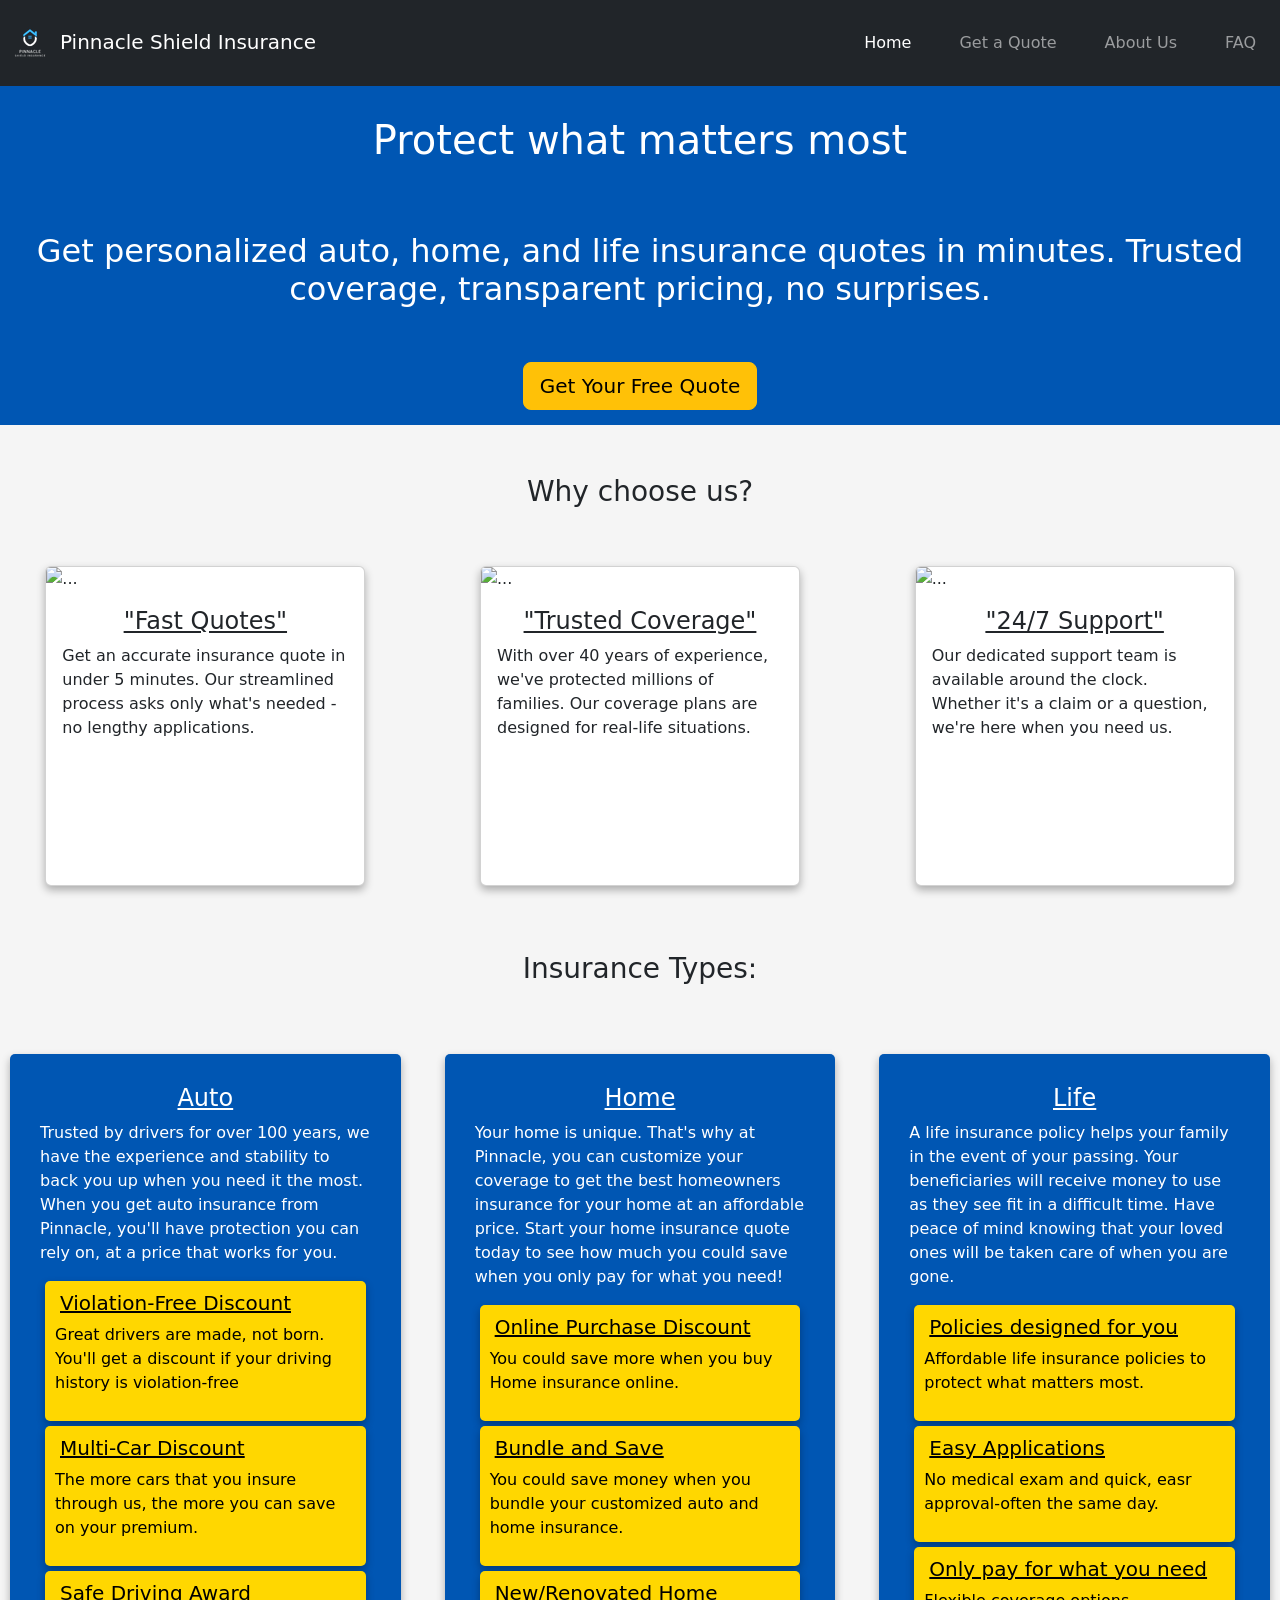
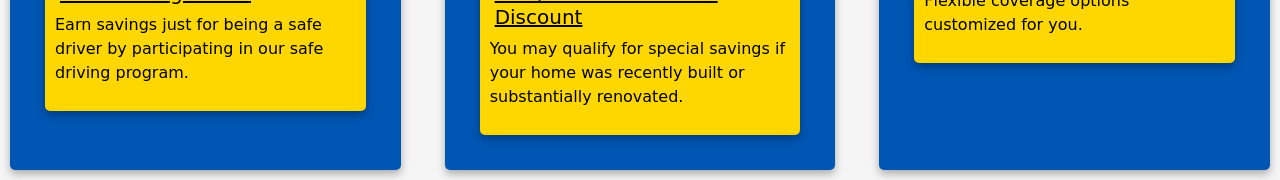
==== index.html @ eb7e997c "Add img to nav bar" ====
<!DOCTYPE html>
<html lang="en">
<head>
    <meta charset="UTF-8">
    <meta name="viewport" content="width=device-width, initial-scale=1.0">
    <title>Pinnacle | Homepage</title>

    <link href="https://cdn.jsdelivr.net/npm/bootstrap@5.3.2/dist/css/bootstrap.min.css"
        rel="stylesheet" integrity="sha384-T3c6CoIi6uLrA9TneNEoa7RxnatzjcDSCmG1MXxSR1GAsXEV/Dwwykc2MPK8M2HN"
        crossorigin="anonymous">

    <link href="css/styles.css" rel="stylesheet">

</head>
<body class="index">
    <header>
        <!--GLOBAL NAV BAR-->
        <nav class="navbar navbar-expand-lg navbar-dark bg-dark">
            <!--<div class="container-fluid">-->
                <a class="navbar-brand"><img src="img/pinnacle-nsurance-logo-(60 x 60 px).png" alt="Pinnacle Logo">Pinnacle Shield Insurance</a>
                <!--Creates hamburger button at md breakpoint-->
                <button class="navbar-toggler" type="button" data-bs-toggle="collapse" data-bs-target="#navbarSupportedContent" aria-controls="navbarSupportedContent" 
                    aria-expanded="false" aria-label="Toggle navigation"><span class="navbar-toggler-icon"></span></button>
                <div class="collapse navbar-collapse" id="navbarSupportedContent">
                    <ul class="navbar-nav mb-2 mb-lg-0 d-flex">
                        <li class="nav-item px-3"><a class="nav-link active" aria-current="page" href="#">Home</a></li>
                        <li class="nav-item px-3"><a class="nav-link" href="#">Get a Quote</a></li>
                        <li class="nav-item px-3"><a class="nav-link" href="#">About Us</a></li>
                        <li class="nav-item px-3"><a class="nav-link" href="#">FAQ</a></li>
                    </ul>
                </div>
            <!--</div>-->
        </nav>
    </header>

    <main>
        <section class="hero">
            <!--HERO SECTION-->
            <h1>Protect what matters most</h1>
            <h2>Get personalized auto, home, and life insurance quotes in minutes. Trusted coverage, transparent pricing, no surprises.</h2>
            <!--Adds a button that brings customers to quote.html-->
            <a href="#" role="button" class="btn btn-warning btn-lg">Get Your Free Quote</a>

        </section>

        <section class="choose">
            <!--WHY CHOOSE US SECTION
            Starts as 3 Bootstrap cards highlighting benefits, will stack at md breakpoint-->
            <h3>Why choose us?</h3>
            <div class="row d-flex">
                <div class="col-md-4">
                    <div class="card mx-auto mb-3">
                        <img src="..." class="card-img-top" alt="...">
                        <div class="card-body">
                            <h4 class="card-title">"Fast Quotes"</h4>
                            <p class="card-text">Get an accurate insurance quote in under 5 minutes. Our streamlined process asks only what's needed
                                - no lengthy applications.</p>
                        </div>
                    </div>
                </div>
                <div class="col-md-4">
                    <div class="card mx-auto mb-3">
                        <img src="..." class="card-img-top" alt="...">
                        <div class="card-body">
                            <h4 class="card-title">"Trusted Coverage"</h4>
                            <p class="card-text">With over 40 years of experience, we've protected millions of families. Our coverage plans are designed for
                                real-life situations.</p>
                        </div>
                    </div>
                </div>
                <div class="col-md-4">
                    <div class="card mx-auto mb-3">
                        <img src="..." class="card-img-top" alt="...">
                        <div class="card-body">
                            <h4 class="card-title">"24/7 Support"</h4>
                            <p class="card-text">Our dedicated support team is available around the clock. Whether it's a claim or a question, we're here when you need us.</p>
                        </div>
                    </div>
                </div>
            </div>
        </section>

        <section>
            <!--INSURANCE TYPES SECTION
            Starts as 3 Bootstrap columns showcasing insurance types, will stack at md breakpoint-->
            <h3>Insurance Types: </h3>
            <div class="row d-flex">
                <div class="col-md-4 d-flex">
                    <div class="content-wrapper">
                        <h4>Auto</h4>
                        <p>Trusted by drivers for over 100 years, we have the experience and stability to back you up when you need it the most. 
                            When you get auto insurance from Pinnacle, you'll have protection you can rely on, at a price that works for you.</p>
                            <div class="mini-wrap">
                                <h5>Violation-Free Discount</h5>
                                <p>Great drivers are made, not born. You'll get a discount if your driving history is violation-free</p>
                            </div>
                            <div class="mini-wrap">
                                <h5>Multi-Car Discount</h5>
                                <p>The more cars that you insure through us, the more you can save on your premium.</p>
                            </div>
                            <div class="mini-wrap">
                                <h5>Safe Driving Award</h5>
                                <p>Earn savings just for being a safe driver by participating in our safe driving program.</p>
                            </div>
                    </div>
                </div>
                <div class="col-md-4 d-flex">
                    <div class="content-wrapper">
                        <h4>Home</h4>
                        <p>Your home is unique. That's why at Pinnacle, you can customize your coverage to get the best homeowners insurance for your home at an affordable price.
                            Start your home insurance quote today to see how much you could save when you only pay for what you need!</p>
                            <div class="mini-wrap">
                               <h5>Online Purchase Discount</h5>
                                <p>You could save more when you buy Home insurance online.</p>
                            </div>
                            <div class="mini-wrap">
                                <h5>Bundle and Save</h5>
                                <p>You could save money when you bundle your customized auto and home insurance.</p>
                            </div>
                            <div class="mini-wrap">
                                <h5>New/Renovated Home Discount</h5>
                                <p>You may qualify for special savings if your home was recently built or substantially renovated.</p>
                            </div>
                    </div>
                </div>
                <div class="col-md-4 d-flex">
                    <div class="content-wrapper">
                        <h4>Life</h4>
                        <p>A life insurance policy helps your family in the event of your passing. Your beneficiaries will receive money to use as they see fit in a difficult time.
                            Have peace of mind knowing that your loved ones will be taken care of when you are gone.</p>
                            <div class="mini-wrap">
                                <h5>Policies designed for you</h5>
                                <p>Affordable life insurance policies to protect what matters most.</p>
                            </div>
                            <div class="mini-wrap">
                                <h5>Easy Applications</h5>
                                <p>No medical exam and quick, easr approval-often the same day.</p>
                            </div>
                            <div class="mini-wrap">
                                <h5>Only pay for what you need</h5>
                                <p>Flexible coverage options customized for you.</p>
                            </div>
                    </div>
                </div>
            </div>
        </section>
    </main>

    <footer>
        <!--GLOBAL FOOTER-->
    </footer>
    
    <script src="https://cdn.jsdelivr.net/npm/bootstrap@5.3.2/dist/js/bootstrap.bundle.min.js"
        integrity="sha384-C6RzsynM9kWDrMNeT87bh95OGNyZPhcTNXj1NW7RuBCsyN/o0jlpcV8Qyq46cDfL"
        crossorigin="anonymous"></script>

</body>
</html>
---- css/styles.css ----
/* COLOR PALETTE

*/

/*--------MEDIA-QUERIES--------*/



/*--------GLOBAL-STYLES--------*/

/*BORDER BOX FIX*/
*, *::before, *::after {
box-sizing: border-box;
margin: 0;
padding: 0;
}

body, html {
    padding: 0;
    margin: 0;
}

nav button {
    margin-right: 15px;
}
nav .collapse {
    justify-content: right;
}


/*--------INDEX--------*/
.index {
    display: flex;
    flex-direction: column;
    background: whitesmoke;
}

.index .hero {
    background: #0056b3;
    color: white;
    text-align: center;
}

.index .hero h1, .index .hero h2 {
    padding: 30px;
}

.index .hero a {
    margin: 15px;
}

.index h3 {
    text-align: center;
    padding: 50px;
}

.choose .card {
    display: flex;
    height: 20rem;
    width: 20rem;
    box-shadow: 0 4px 8px 0 rgba(0,0,0,0.3);
}

.choose .card:hover {
    box-shadow: 0 8px 12px 0 rgba(0,0,0,0.6);
    transition: all 0.7s linear;
}

.index .content-wrapper {
    padding: 30px;
    margin: 10px;
    border-radius: 5px;
    align-items: space-between;
    color: white;
    background: #0056b3;
    box-shadow: 0 4px 8px 0 rgba(0,0,0,0.3);
}

.index .mini-wrap {
    padding: 10px;
    margin: 5px;
    border-radius: 5px;
    color: black;
    background: gold;
    box-shadow: 0 4px 8px 0 rgba(0,0,0,0.3);
}

.index h4 {
    text-align: center;
    text-decoration: underline;
}

.index h5 {
    padding: 0px 5px;
    text-decoration: underline;
}

/*--------QUOTE--------*/

/*--------ABOUT--------*/

/*--------FAQ--------*/
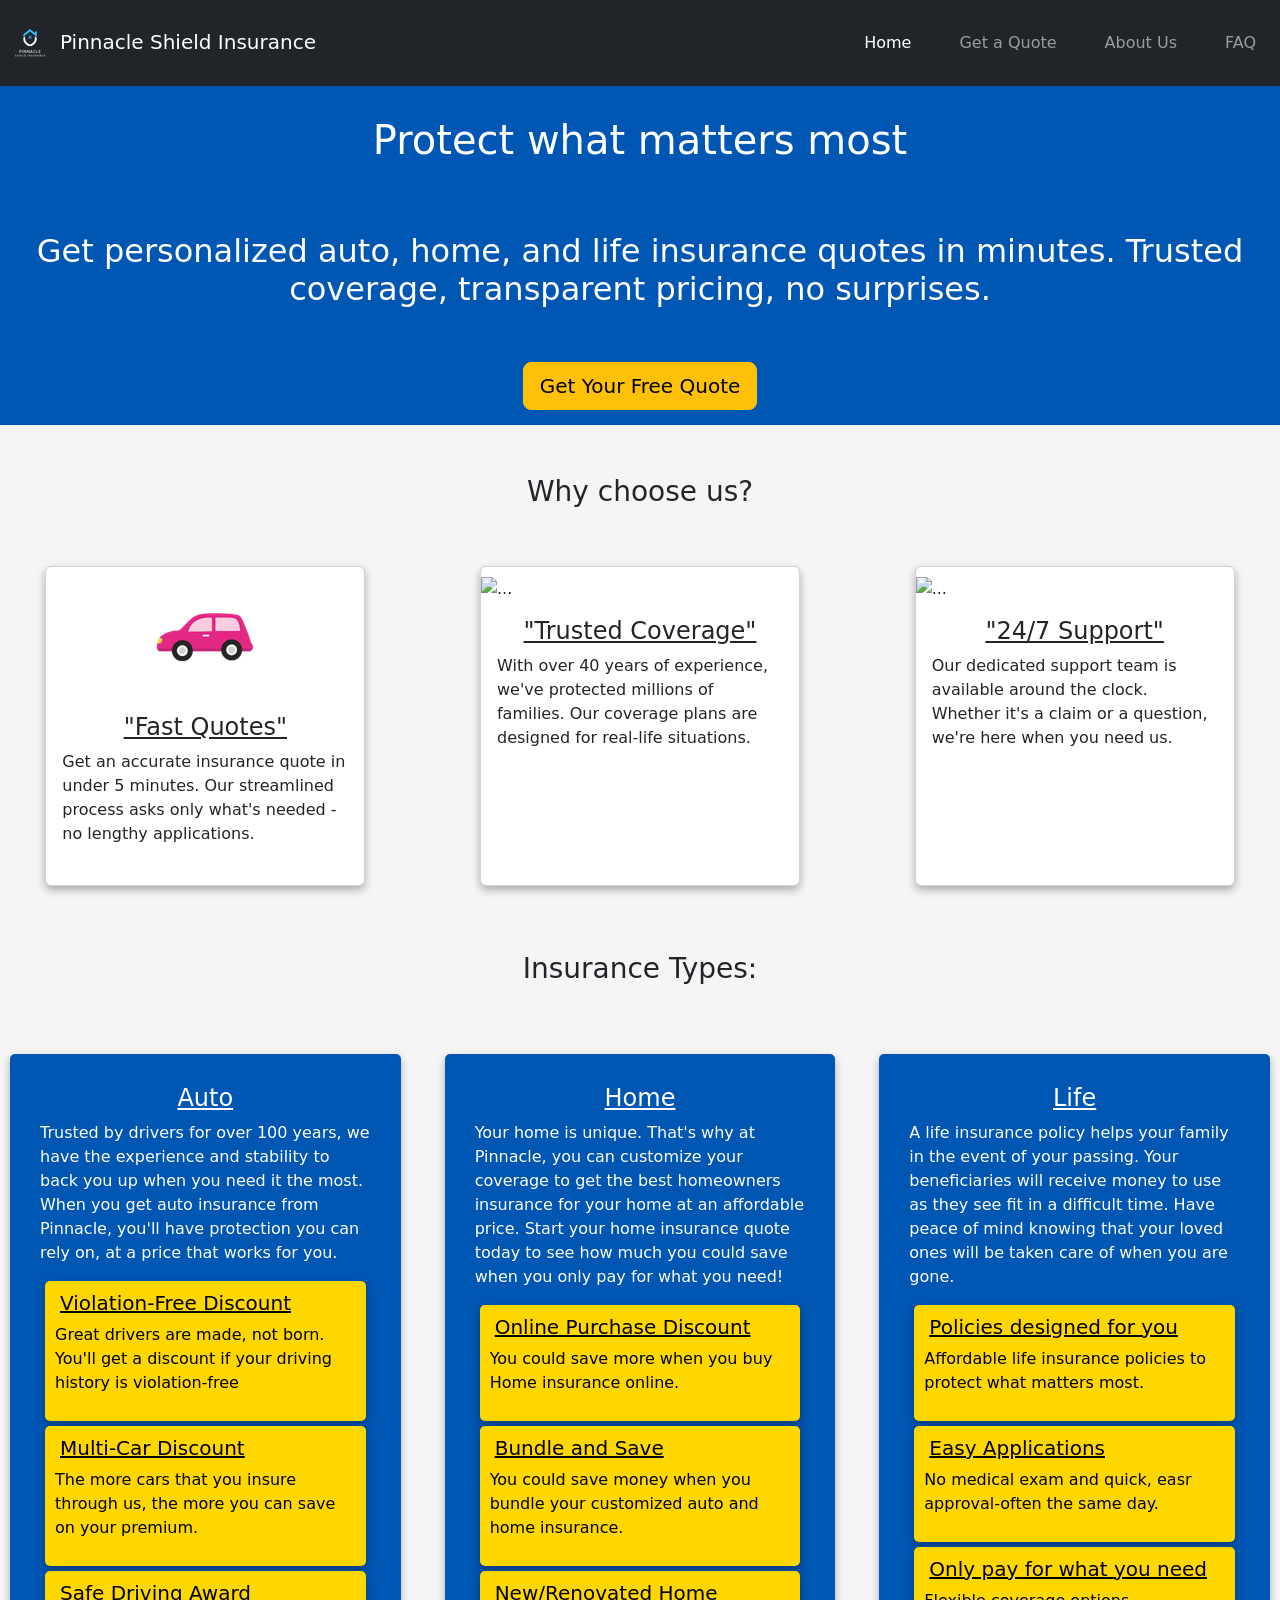
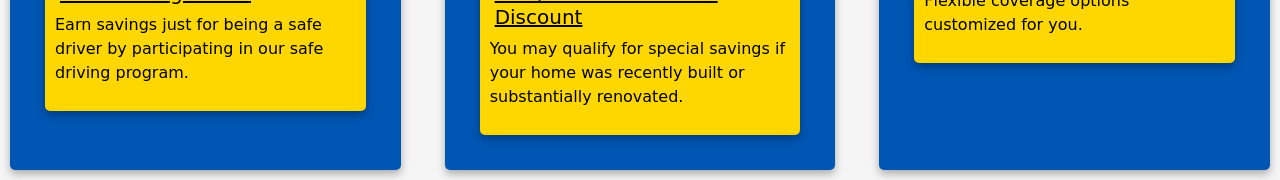
==== commit ef528b36: "Style card img" ====
--- a/index.html
+++ b/index.html
@@ -50,7 +50,7 @@
             <div class="row d-flex">
                 <div class="col-md-4">
                     <div class="card mx-auto mb-3">
-                        <img src="..." class="card-img-top" alt="...">
+                        <img src="img/car-logo.png" alt="red car">
                         <div class="card-body">
                             <h4 class="card-title">"Fast Quotes"</h4>
                             <p class="card-text">Get an accurate insurance quote in under 5 minutes. Our streamlined process asks only what's needed
--- a/css/styles.css
+++ b/css/styles.css
@@ -54,6 +54,16 @@
     padding: 50px;
 }
 
+.card {
+    display: flex;
+}
+.card img {
+    display: block;
+    padding-top: 10px;
+    margin-left: auto;
+    margin-right: auto;
+}
+
 .choose .card {
     display: flex;
     height: 20rem;
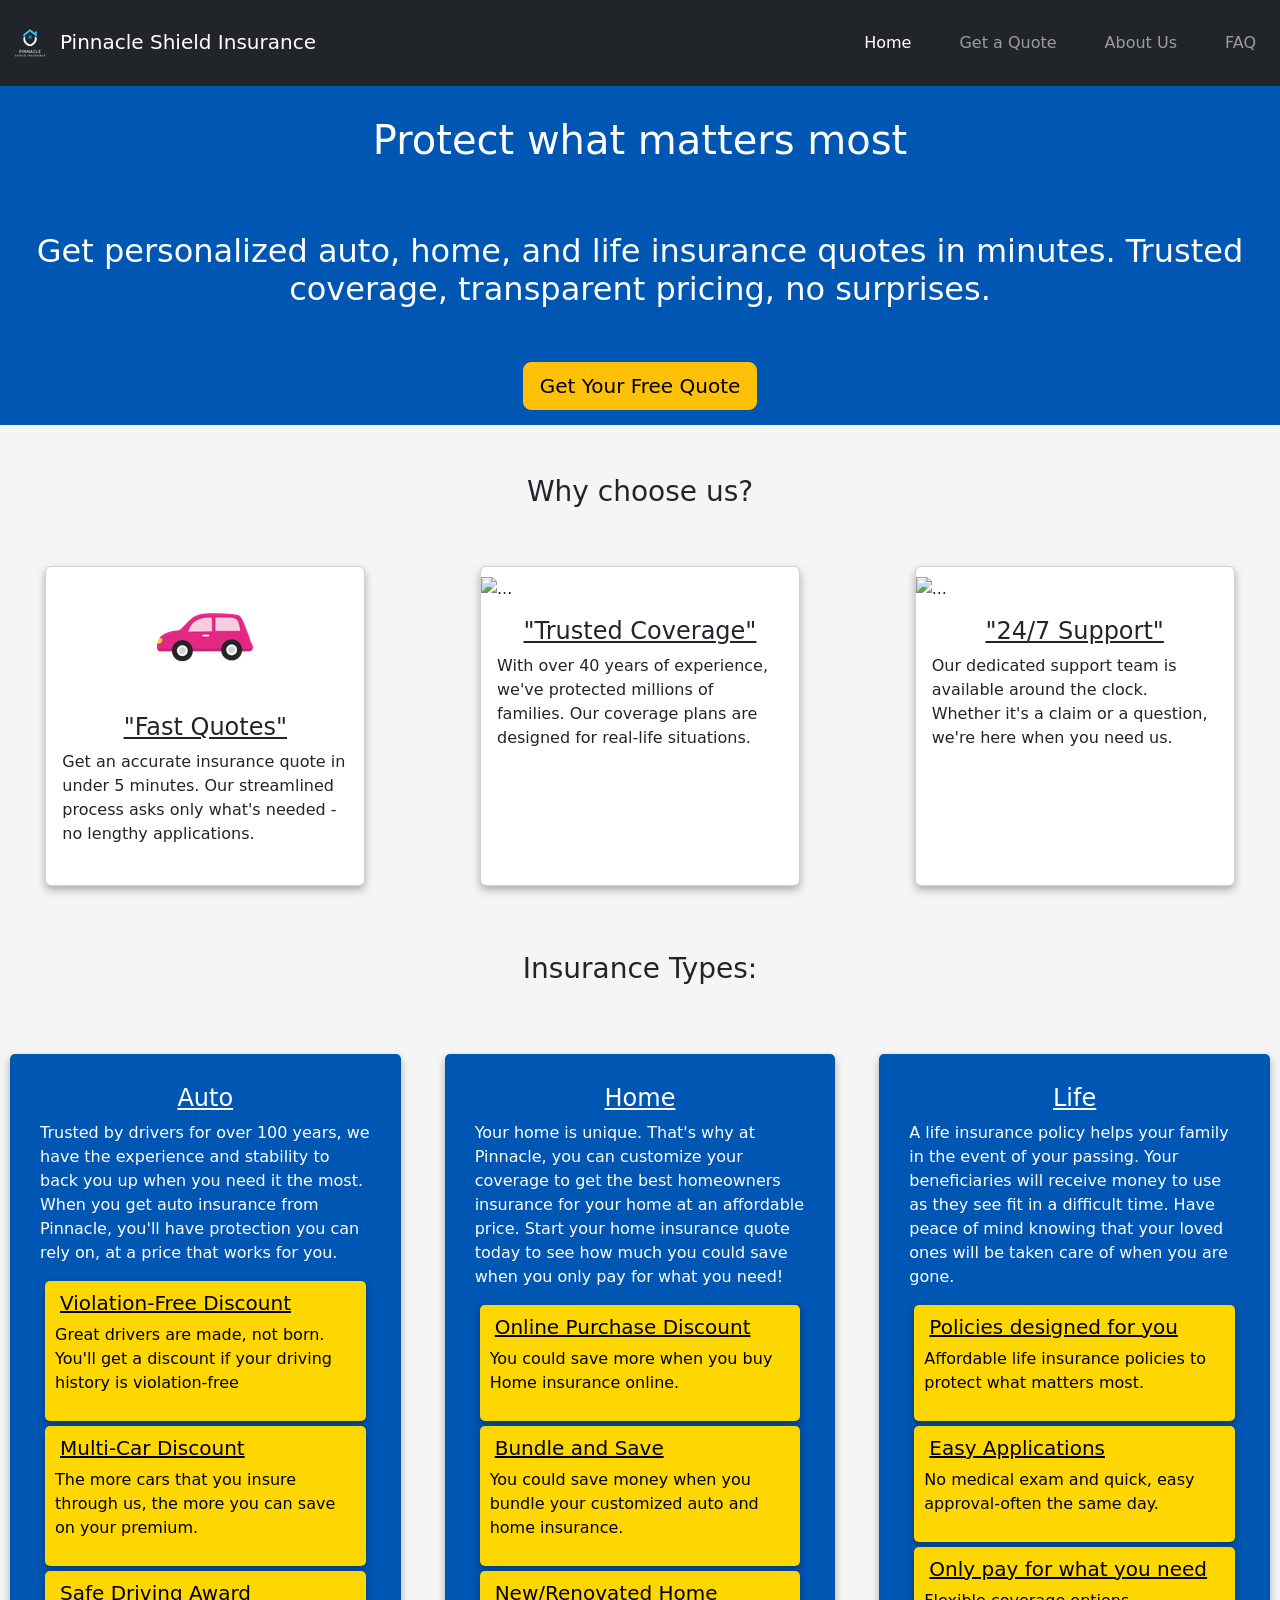
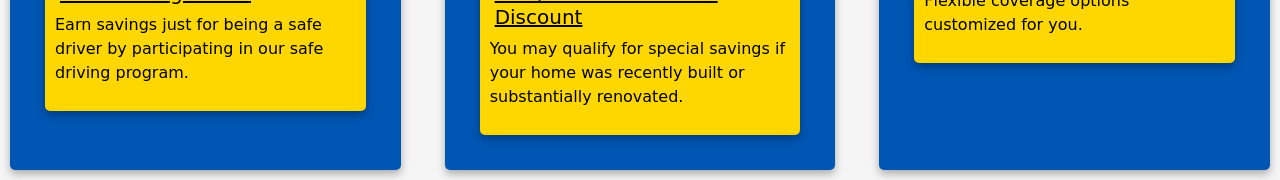
==== commit 336a9263: "Edit typo" ====
--- a/index.html
+++ b/index.html
@@ -134,7 +134,7 @@
                             </div>
                             <div class="mini-wrap">
                                 <h5>Easy Applications</h5>
-                                <p>No medical exam and quick, easr approval-often the same day.</p>
+                                <p>No medical exam and quick, easy approval-often the same day.</p>
                             </div>
                             <div class="mini-wrap">
                                 <h5>Only pay for what you need</h5>
@@ -148,6 +148,7 @@
 
     <footer>
         <!--GLOBAL FOOTER-->
+        
     </footer>
     
     <script src="https://cdn.jsdelivr.net/npm/bootstrap@5.3.2/dist/js/bootstrap.bundle.min.js"
--- a/css/styles.css
+++ b/css/styles.css
@@ -18,6 +18,7 @@
 body, html {
     padding: 0;
     margin: 0;
+    width: 100%;
 }
 
 nav button {
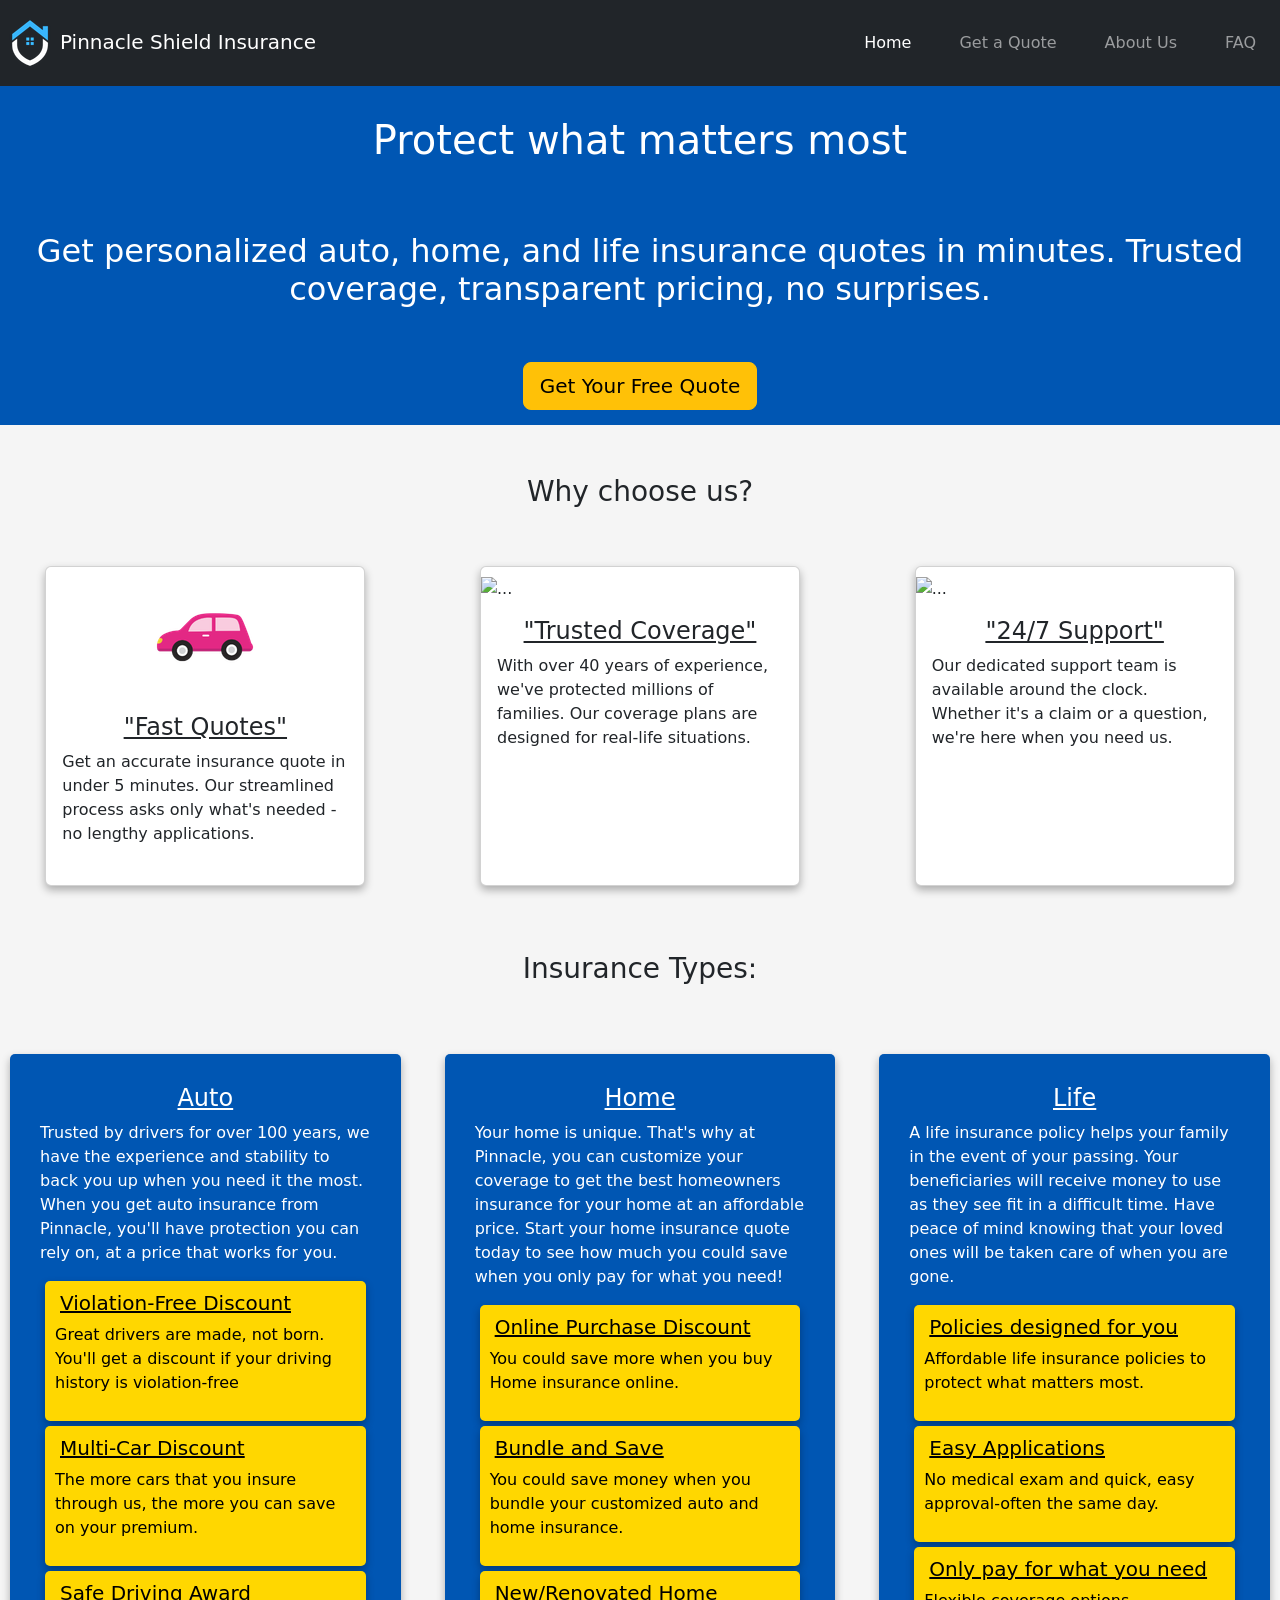
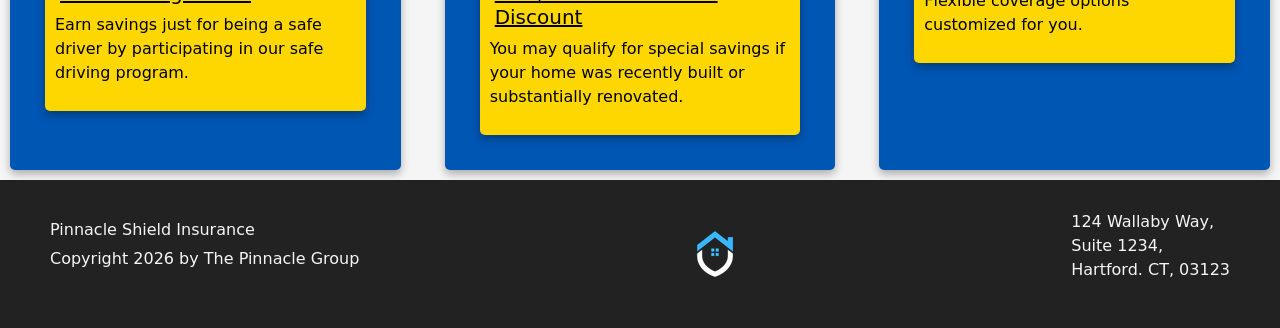
==== commit e0e66c10: "Style global footer" ====
--- a/index.html
+++ b/index.html
@@ -17,7 +17,7 @@
         <!--GLOBAL NAV BAR-->
         <nav class="navbar navbar-expand-lg navbar-dark bg-dark">
             <!--<div class="container-fluid">-->
-                <a class="navbar-brand"><img src="img/pinnacle-nsurance-logo-(60 x 60 px).png" alt="Pinnacle Logo">Pinnacle Shield Insurance</a>
+                <a class="navbar-brand"><img src="img/Pinnacle Logo (60 x 60 px).png" alt="Pinnacle Logo">Pinnacle Shield Insurance</a>
                 <!--Creates hamburger button at md breakpoint-->
                 <button class="navbar-toggler" type="button" data-bs-toggle="collapse" data-bs-target="#navbarSupportedContent" aria-controls="navbarSupportedContent" 
                     aria-expanded="false" aria-label="Toggle navigation"><span class="navbar-toggler-icon"></span></button>
@@ -148,7 +148,21 @@
 
     <footer>
         <!--GLOBAL FOOTER-->
+        <div>
+            
+            <h6>Pinnacle Shield Insurance</h6>
+            <p>Copyright 2026 by The Pinnacle Group</p>
+        </div>
+
+        <img src="img/Pinnacle Logo (60 x 60 px).png">
         
+        <div>
+            <p>
+                124 Wallaby Way,<br>
+                Suite 1234,<br>
+                Hartford. CT, 03123
+            </p>
+        </div>
     </footer>
     
     <script src="https://cdn.jsdelivr.net/npm/bootstrap@5.3.2/dist/js/bootstrap.bundle.min.js"
--- a/css/styles.css
+++ b/css/styles.css
@@ -21,6 +21,7 @@
     width: 100%;
 }
 
+/*--------NAV-BAR--------*/
 nav button {
     margin-right: 15px;
 }
@@ -110,4 +111,14 @@
 
 /*--------ABOUT--------*/
 
-/*--------FAQ--------*/+/*--------FAQ--------*/
+
+/*--------FOOTER--------*/
+footer {
+    display: flex;
+    justify-content: space-between;
+    align-items: center;
+    padding: 30px 50px;
+    background: #222;
+    color: whitesmoke
+}
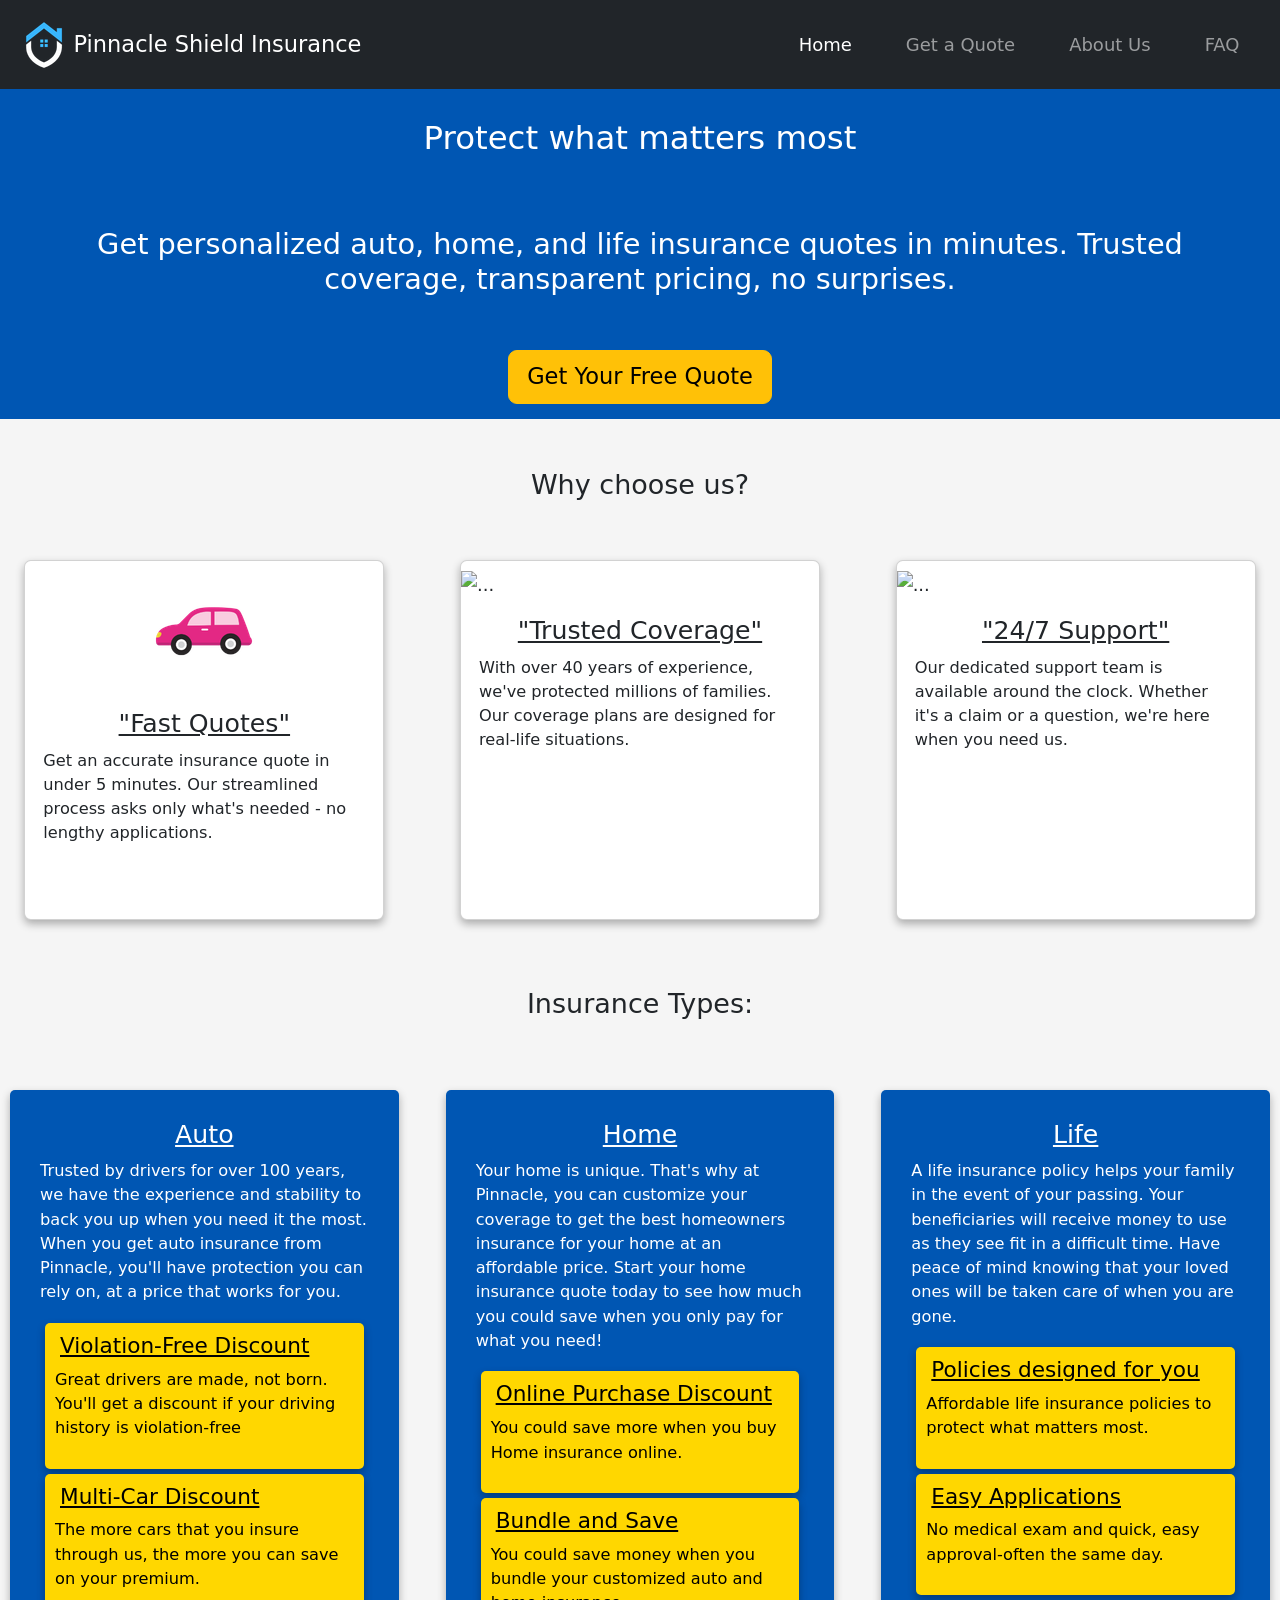
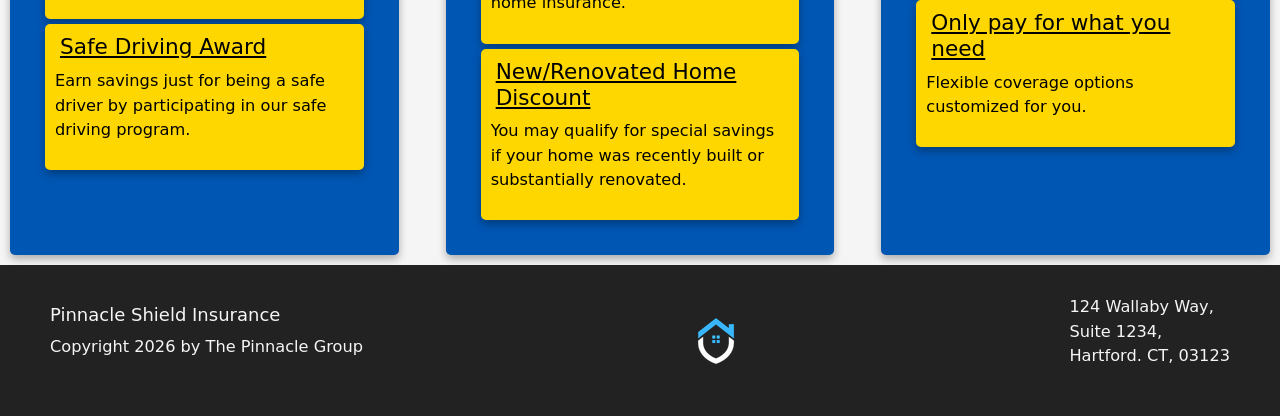
==== commit 6895378b: "Add nav bar and footer" ====
--- a/index.html
+++ b/index.html
@@ -16,7 +16,7 @@
     <header>
         <!--GLOBAL NAV BAR-->
         <nav class="navbar navbar-expand-lg navbar-dark bg-dark">
-            <!--<div class="container-fluid">-->
+            <div class="container-fluid">
                 <a class="navbar-brand"><img src="img/Pinnacle Logo (60 x 60 px).png" alt="Pinnacle Logo">Pinnacle Shield Insurance</a>
                 <!--Creates hamburger button at md breakpoint-->
                 <button class="navbar-toggler" type="button" data-bs-toggle="collapse" data-bs-target="#navbarSupportedContent" aria-controls="navbarSupportedContent" 
@@ -24,12 +24,12 @@
                 <div class="collapse navbar-collapse" id="navbarSupportedContent">
                     <ul class="navbar-nav mb-2 mb-lg-0 d-flex">
                         <li class="nav-item px-3"><a class="nav-link active" aria-current="page" href="#">Home</a></li>
-                        <li class="nav-item px-3"><a class="nav-link" href="#">Get a Quote</a></li>
+                        <li class="nav-item px-3"><a class="nav-link" href="quote.html">Get a Quote</a></li>
                         <li class="nav-item px-3"><a class="nav-link" href="#">About Us</a></li>
                         <li class="nav-item px-3"><a class="nav-link" href="#">FAQ</a></li>
                     </ul>
                 </div>
-            <!--</div>-->
+            </div>
         </nav>
     </header>
 
@@ -39,7 +39,7 @@
             <h1>Protect what matters most</h1>
             <h2>Get personalized auto, home, and life insurance quotes in minutes. Trusted coverage, transparent pricing, no surprises.</h2>
             <!--Adds a button that brings customers to quote.html-->
-            <a href="#" role="button" class="btn btn-warning btn-lg">Get Your Free Quote</a>
+            <a href="quote.html" role="button" class="btn btn-warning btn-lg">Get Your Free Quote</a>
 
         </section>
 
@@ -154,7 +154,7 @@
             <p>Copyright 2026 by The Pinnacle Group</p>
         </div>
 
-        <img src="img/Pinnacle Logo (60 x 60 px).png">
+        <img src="img/Pinnacle Logo (60 x 60 px).png" alt="Pinnacle Logo">
         
         <div>
             <p>
--- a/css/styles.css
+++ b/css/styles.css
@@ -4,6 +4,18 @@
 
 /*--------MEDIA-QUERIES--------*/
 
+/*Mobile*/
+html { font-size: 14px; }
+
+/*Tablet and up (768px+)*/
+@media (min-width: 768px) {
+    html { font-size: 16; }
+}
+
+/*Desktop (1024px+)*/
+@media (min-width: 1024px) {
+    html { font-size: 18px; }
+}
 
 
 /*--------GLOBAL-STYLES--------*/
@@ -19,6 +31,34 @@
     padding: 0;
     margin: 0;
     width: 100%;
+}
+
+h1 {
+    font-size: 1.8rem;
+}
+
+h2 {
+    font-size: 1.6rem;
+}
+
+h3 {
+    font-size: 1.5rem;
+}
+
+h4 {
+    font-size: 1.4rem;
+}
+
+h5 {
+    font-size: 1.2rem;
+}
+
+h6 {
+    font-size: 1rem;
+}
+
+p {
+    font-size: 0.9rem;
 }
 
 /*--------NAV-BAR--------*/
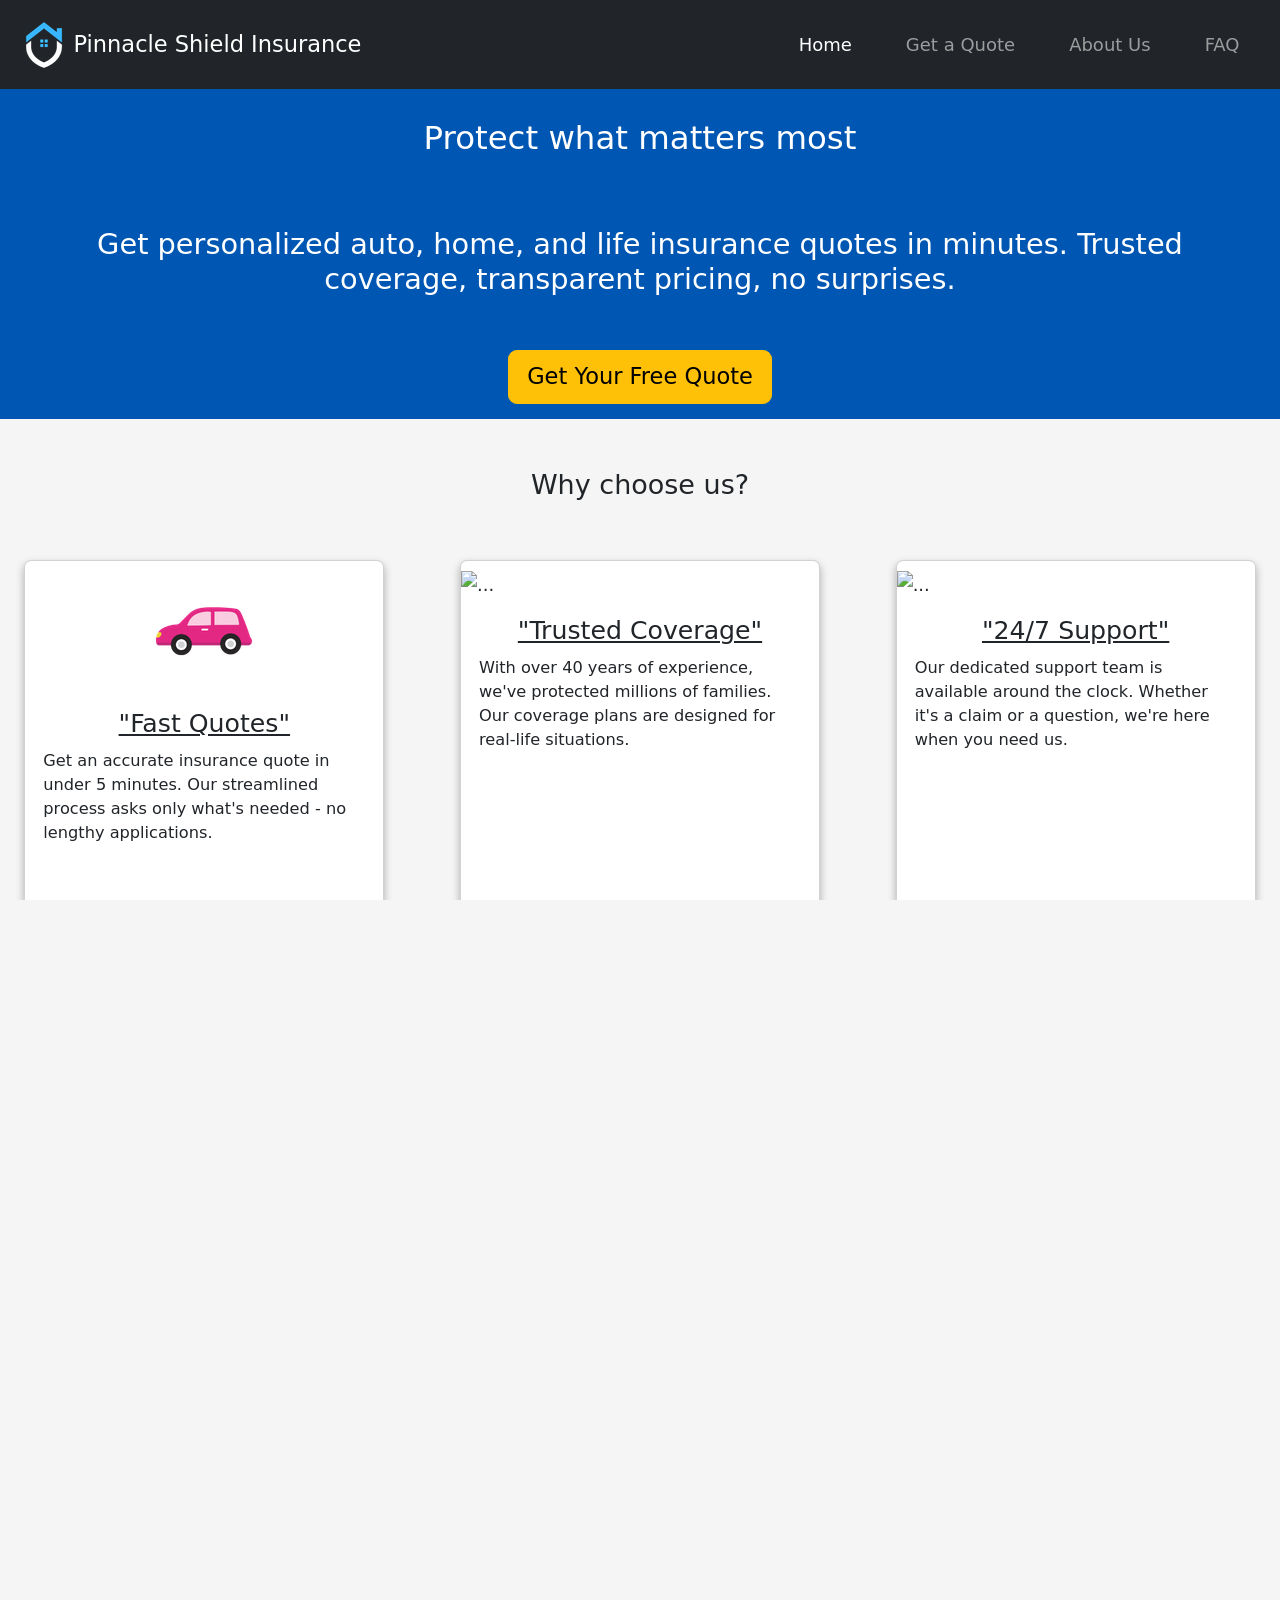
==== commit d125d856: "Setup basic page layout" ====
--- a/index.html
+++ b/index.html
@@ -25,8 +25,8 @@
                     <ul class="navbar-nav mb-2 mb-lg-0 d-flex">
                         <li class="nav-item px-3"><a class="nav-link active" aria-current="page" href="#">Home</a></li>
                         <li class="nav-item px-3"><a class="nav-link" href="quote.html">Get a Quote</a></li>
-                        <li class="nav-item px-3"><a class="nav-link" href="#">About Us</a></li>
-                        <li class="nav-item px-3"><a class="nav-link" href="#">FAQ</a></li>
+                        <li class="nav-item px-3"><a class="nav-link" href="about.html">About Us</a></li>
+                        <li class="nav-item px-3"><a class="nav-link" href="faq.html">FAQ</a></li>
                     </ul>
                 </div>
             </div>
--- a/css/styles.css
+++ b/css/styles.css
@@ -5,16 +5,20 @@
 /*--------MEDIA-QUERIES--------*/
 
 /*Mobile*/
-html { font-size: 14px; }
+html { font-size: 15px; }
 
 /*Tablet and up (768px+)*/
 @media (min-width: 768px) {
     html { font-size: 16; }
+    .quote .summary-card {margin-left: 16rem;}
+    .about .card {height: 460px;}
 }
 
 /*Desktop (1024px+)*/
 @media (min-width: 1024px) {
     html { font-size: 18px; }
+    .quote .summary-card {margin-left: 19rem;}
+    .about .card {height: 580px;}
 }
 
 
@@ -30,7 +34,8 @@
 body, html {
     padding: 0;
     margin: 0;
-    width: 100%;
+    height: 100%;
+    overflow-x: hidden;
 }
 
 h1 {
@@ -148,8 +153,194 @@
 }
 
 /*--------QUOTE--------*/
+.quote{
+    display: flex;
+    flex-direction: column;
+}
+
+.quote .hidden {
+    display: none;
+}
+.quote .insuranceType {
+    cursor: pointer;
+    transition: all 0.3s ease;
+    border: 2px solid transparent;
+}
+
+.quote .insuranceType:hover {
+    border-color: #0056b3;
+    box-shadow: 0 4px 8px rgba(0, 0, 0, 0.2);
+}
+
+.quote .insuranceType.selected {
+    border-color: #0056b3;
+    background-color: #f8f9fa;
+}
+
+.quote .card-label {
+    cursor: pointer;
+    width: 100%;
+    height: 100%;
+    display: flex;
+    flex-direction: column;
+    justify-content: center;
+    align-items: center;
+}
+
+.quote .insurance-form {
+    margin-top: 20px;
+}
+.quote main {
+    padding: 10px;
+    flex: 1 0 0;
+    background: whitesmoke;
+}
+
+form .form-control.error,
+form select.error {
+    border-color: #dc3545 !important;
+    border-width: 2px;
+    box-shadow: 0 0 5px rgba(220, 53, 69, 0.5);
+}
+
+form input[type="radio"].error,
+form input[type="checkbox"].error {
+    outline: 2px solid #dc3545;
+    outline-offset: 2px;
+}
+
+form .form-group.error {
+    position: relative;
+}
+
+form .mb-3.error {
+    background-color: rgba(220, 53, 69, 0.05);
+    padding: 10px;
+    border-radius: 4px;
+}
+
+.error-message {
+    color: #dc3545;
+    font-size: 0.875rem;
+    margin-top: 0.25rem;
+    display: block;
+}
+
+.validation-summary {
+    background-color: #f8d7da;
+    border: 1px solid #f5c6cb;
+    border-radius: 0.25rem;
+    padding: 12px;
+    margin-bottom: 20px;
+    color: #721c24;
+}
+
+.validation-summary.hidden {
+    display: none;
+}
+
+.validation-summary ul {
+    margin-bottom: 0;
+    padding-left: 20px;
+}
+
+.validation-summary li {
+    margin-bottom: 5px;
+}
+
+
+.quote .summary-card {
+    display: flex;
+    flex-wrap: no-wrap;
+    flex: 0 1 auto;
+    border: #0056b3 solid;
+    border-width: 5px;
+    width: 30rem;
+    height: auto;
+    margin-top: 10px;
+    margin-bottom: 10px;
+    
+}
+
+.quote .summary-card h5{
+    text-align: center;
+    padding: 10px;
+    background: #0056b3;
+    
+}
+
 
 /*--------ABOUT--------*/
+.about {
+    display: flex;
+    flex-direction: column;
+}
+
+.about .hero {
+    padding: 50px;
+    background: #0056b3;
+    color: whitesmoke;
+    text-align: center;
+}
+
+.about main {
+    padding: 20px 15px;
+}
+
+.about h3 {
+    text-align: center;
+    text-decoration: underline;
+}
+
+.about .row {
+    justify-content: space-around;
+}
+
+.about .card {
+    background: #4395ee;
+    border: #0056b3 3px solid;
+    box-shadow: 0 4px 8px rgba(0, 0, 0, 0.4);
+
+}
+
+.about .card img{
+    padding: 10px;
+    border:#0056b3 3px solid;
+}
+.about .card-body {
+    background: whitesmoke
+}
+
+.about .values {
+    background: rgb(226, 224, 224);
+    justify-content: space-around;
+    padding: 15px;
+    flex-wrap: wrap;
+    box-shadow: 0 4px 8px rgba(0, 0, 0, 0.2);
+}
+
+.about .mini-cards {
+    flex-wrap: wrap;
+    justify-content: space-around;
+}
+.about .mini-card {
+    height: 15rem;
+    width: 13rem;
+    padding: 10px;
+    margin: 10px;
+    border-radius: 1rem;
+    background: whitesmoke;
+    box-shadow: 0 4px 8px rgba(0, 0, 0, 0.2);
+    flex: 0 1 auto;
+    text-align: center;
+}
+
+.about .emoji {
+    font-size: 40px;
+}
+
+
+
 
 /*--------FAQ--------*/
 
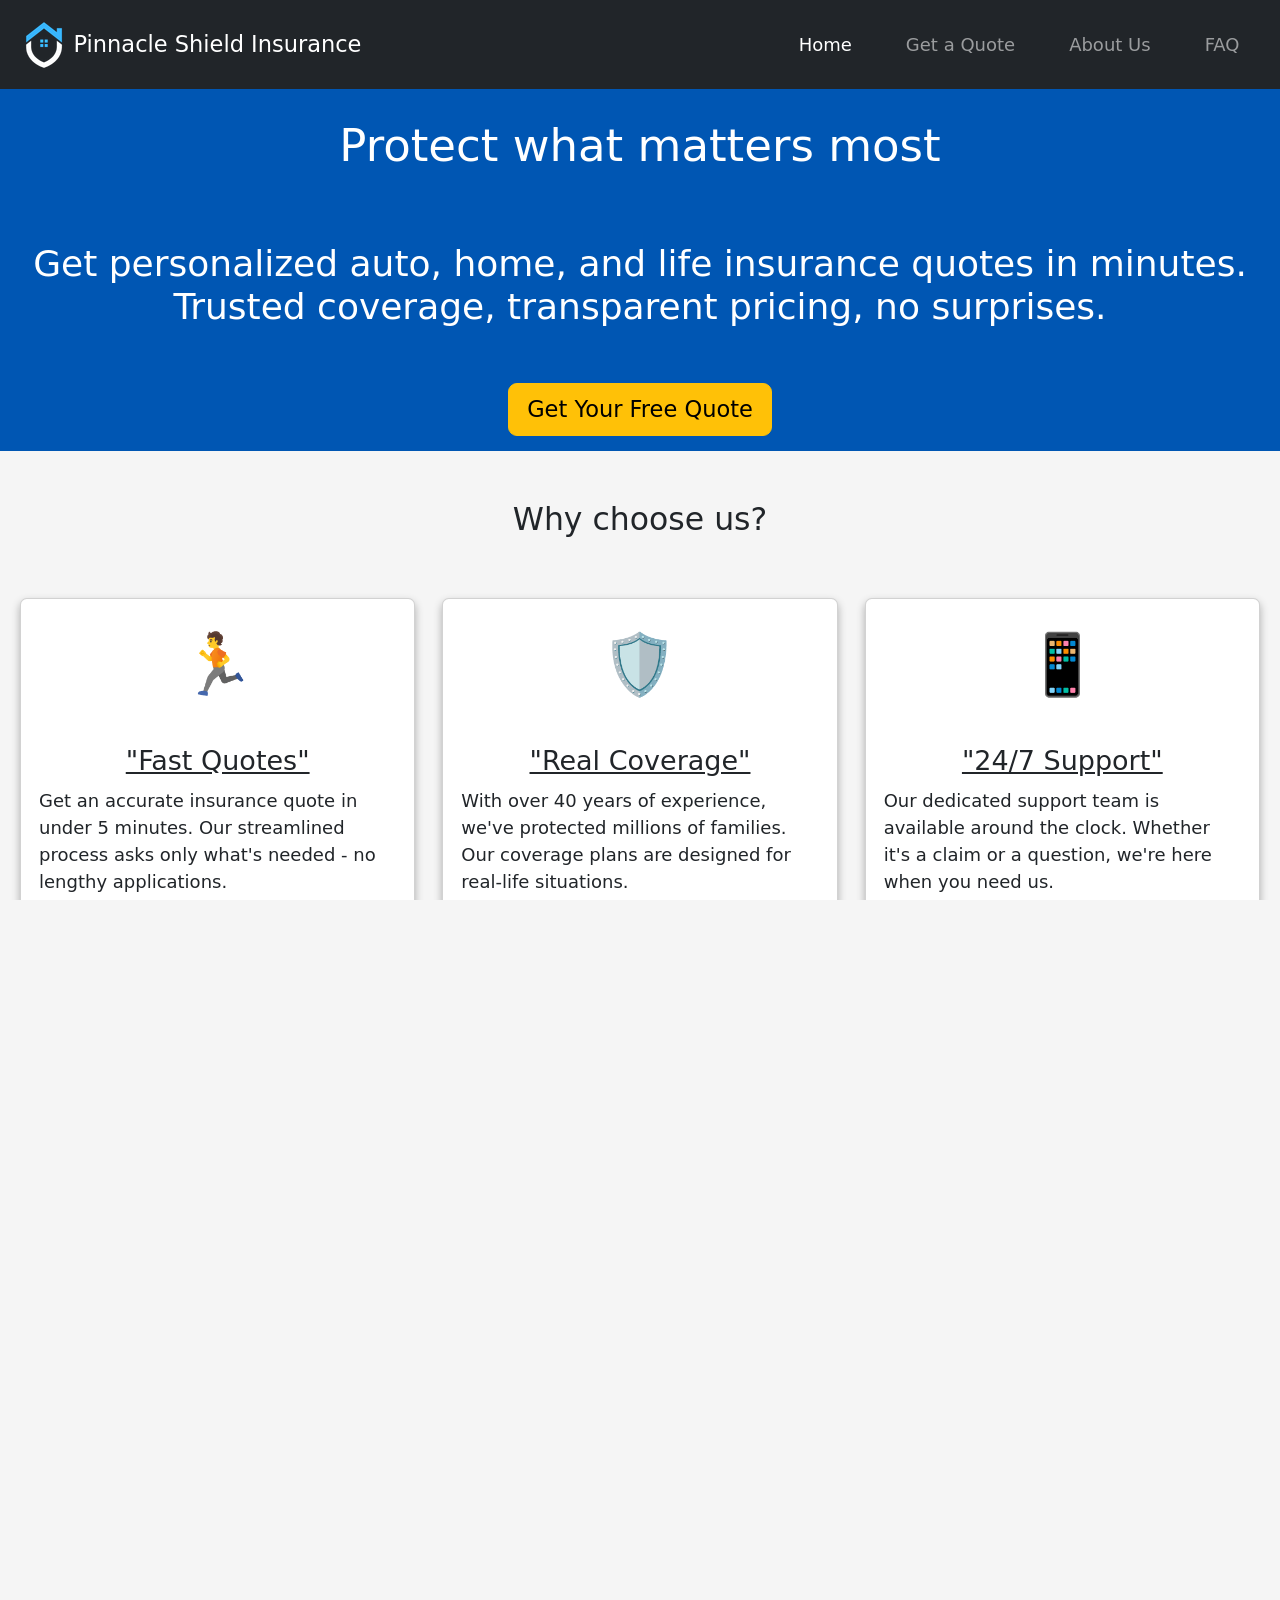
==== commit a9071ff6: "Finish styling index.html and add quicklinks to footer" ====
--- a/index.html
+++ b/index.html
@@ -49,8 +49,8 @@
             <h3>Why choose us?</h3>
             <div class="row d-flex">
                 <div class="col-md-4">
-                    <div class="card mx-auto mb-3">
-                        <img src="img/car-logo.png" alt="red car">
+                    <div class="card mb-3">
+                        <p class="emoji">&#127939</p>
                         <div class="card-body">
                             <h4 class="card-title">"Fast Quotes"</h4>
                             <p class="card-text">Get an accurate insurance quote in under 5 minutes. Our streamlined process asks only what's needed
@@ -59,18 +59,18 @@
                     </div>
                 </div>
                 <div class="col-md-4">
-                    <div class="card mx-auto mb-3">
-                        <img src="..." class="card-img-top" alt="...">
+                    <div class="card mb-3">
+                        <p class="emoji">&#128737</p>
                         <div class="card-body">
-                            <h4 class="card-title">"Trusted Coverage"</h4>
+                            <h4 class="card-title">"Real Coverage"</h4>
                             <p class="card-text">With over 40 years of experience, we've protected millions of families. Our coverage plans are designed for
                                 real-life situations.</p>
                         </div>
                     </div>
                 </div>
                 <div class="col-md-4">
-                    <div class="card mx-auto mb-3">
-                        <img src="..." class="card-img-top" alt="...">
+                    <div class="card mb-3">
+                        <p class="emoji">&#128241</p>
                         <div class="card-body">
                             <h4 class="card-title">"24/7 Support"</h4>
                             <p class="card-text">Our dedicated support team is available around the clock. Whether it's a claim or a question, we're here when you need us.</p>
@@ -84,7 +84,7 @@
             <!--INSURANCE TYPES SECTION
             Starts as 3 Bootstrap columns showcasing insurance types, will stack at md breakpoint-->
             <h3>Insurance Types: </h3>
-            <div class="row d-flex">
+            <div class="row g-2">
                 <div class="col-md-4 d-flex">
                     <div class="content-wrapper">
                         <h4>Auto</h4>
@@ -149,18 +149,23 @@
     <footer>
         <!--GLOBAL FOOTER-->
         <div>
-            
             <h6>Pinnacle Shield Insurance</h6>
-            <p>Copyright 2026 by The Pinnacle Group</p>
+            <p>Protecting families since 1985.<br>Headquartered in Hartford, CT.</p>
+            <p>&copy; Copyright 2026 Pinnacle Insurance</p>
         </div>
-
-        <img src="img/Pinnacle Logo (60 x 60 px).png" alt="Pinnacle Logo">
-        
+        <nav class="footnav">
+            <h6>Quick Links</h6>
+                <a href="#">Home</a>
+                <a href="quote.html">Get a Quote</a>
+                <a href="about.html">About Us</a>
+                <a href="faq.html">FAQ</a>
+        </nav>
         <div>
+            <h6>Contact</h6>
             <p>
-                124 Wallaby Way,<br>
-                Suite 1234,<br>
-                Hartford. CT, 03123
+                info@pinnacleshield.com<br>
+                1-800-555-SHIELD<br>
+                250 Constitution Plaza, Hartford. CT, 03123
             </p>
         </div>
     </footer>
--- a/css/styles.css
+++ b/css/styles.css
@@ -7,11 +7,18 @@
 /*Mobile*/
 html { font-size: 15px; }
 
+footer {font-size: 16px; flex-direction: column; text-align: left;}
+footer .footnav {padding: 10px 0;}
+
+
 /*Tablet and up (768px+)*/
 @media (min-width: 768px) {
-    html { font-size: 16; }
+    html { font-size: 16px; }
+    .search-input {width: 330px;}
     .quote .summary-card {margin-left: 16rem;}
     .about .card {height: 460px;}
+    footer {font-size: 16px; flex-direction: row; text-align: left;}
+    footer .footnav {padding: 0;}
 }
 
 /*Desktop (1024px+)*/
@@ -19,6 +26,7 @@
     html { font-size: 18px; }
     .quote .summary-card {margin-left: 19rem;}
     .about .card {height: 580px;}
+    .search-input {width: 800px;}
 }
 
 
@@ -38,33 +46,6 @@
     overflow-x: hidden;
 }
 
-h1 {
-    font-size: 1.8rem;
-}
-
-h2 {
-    font-size: 1.6rem;
-}
-
-h3 {
-    font-size: 1.5rem;
-}
-
-h4 {
-    font-size: 1.4rem;
-}
-
-h5 {
-    font-size: 1.2rem;
-}
-
-h6 {
-    font-size: 1rem;
-}
-
-p {
-    font-size: 0.9rem;
-}
 
 /*--------NAV-BAR--------*/
 nav button {
@@ -101,20 +82,28 @@
     padding: 50px;
 }
 
-.card {
-    display: flex;
-}
-.card img {
-    display: block;
-    padding-top: 10px;
-    margin-left: auto;
-    margin-right: auto;
+.index .choose{
+    padding: 0 20px;
+}
+
+.index .card {
+    display: flex;
+}
+
+.index .card-body {
+    flex-shrink: 2;
+}
+
+
+.index .emoji {
+    font-size: 60px;
+    text-align: center;
+    padding-top: 20px;
 }
 
 .choose .card {
     display: flex;
-    height: 20rem;
-    width: 20rem;
+    height: 400px;
     box-shadow: 0 4px 8px 0 rgba(0,0,0,0.3);
 }
 
@@ -343,13 +332,91 @@
 
 
 /*--------FAQ--------*/
+.faq {
+    display: flex;
+    flex-direction: column;
+}
+
+.faq .hero {
+    padding: 30px;
+    display: flex;
+    flex-direction: column;
+    text-align:center;
+    justify-content: center;
+    
+}
+
+.faq .hero h2 {
+    font-size: 16px;
+    color: grey;
+}
+
+.faq .searchbar {
+    padding: 20px;
+    display: flex;
+    flex-direction: row;
+    text-align:center;
+    justify-content: space-around;
+    background: #4395ee;
+    box-shadow: 0 4px 8px rgba(0, 0, 0, 0.5);
+}
+
+
+.faq h1 {
+    padding-bottom: 30px;
+}
+
+
+.faq .search {
+    width: max-content;
+    display: flex;
+    align-items: center;
+    padding: 20px;
+    border-radius: 28px;
+    background: #f6f6f6;
+    transition: box-shadow 0.25s;
+}
+
+.search:focus-within {
+    box-shadow: 0 0 4px rgba(0,0, 0, 1)
+}
+
+.search-input {
+    font-size: 16px;
+    font-family: 'Lexend', sans-serif;
+    color: #333333;
+    margin-left: 14px;
+    outline: none;
+    border: none;
+    background: transparent;
+}
+
+.search-input::placeholder {
+    color: rgba(0, 0, 0, 0.25);
+}
+
+.search-icon {
+    color: rgba(0, 0, 0, 0.5);
+}
+
+.faq .faq-body {
+    margin: 25px;
+}
+
 
 /*--------FOOTER--------*/
 footer {
     display: flex;
-    justify-content: space-between;
-    align-items: center;
+    justify-content: space-around;
+    text-align: baseline;
     padding: 30px 50px;
     background: #222;
-    color: whitesmoke
-}+    color: whitesmoke;
+    flex: 1;
+}
+
+
+footer a {
+    text-decoration: none;
+    display: block;
+}
